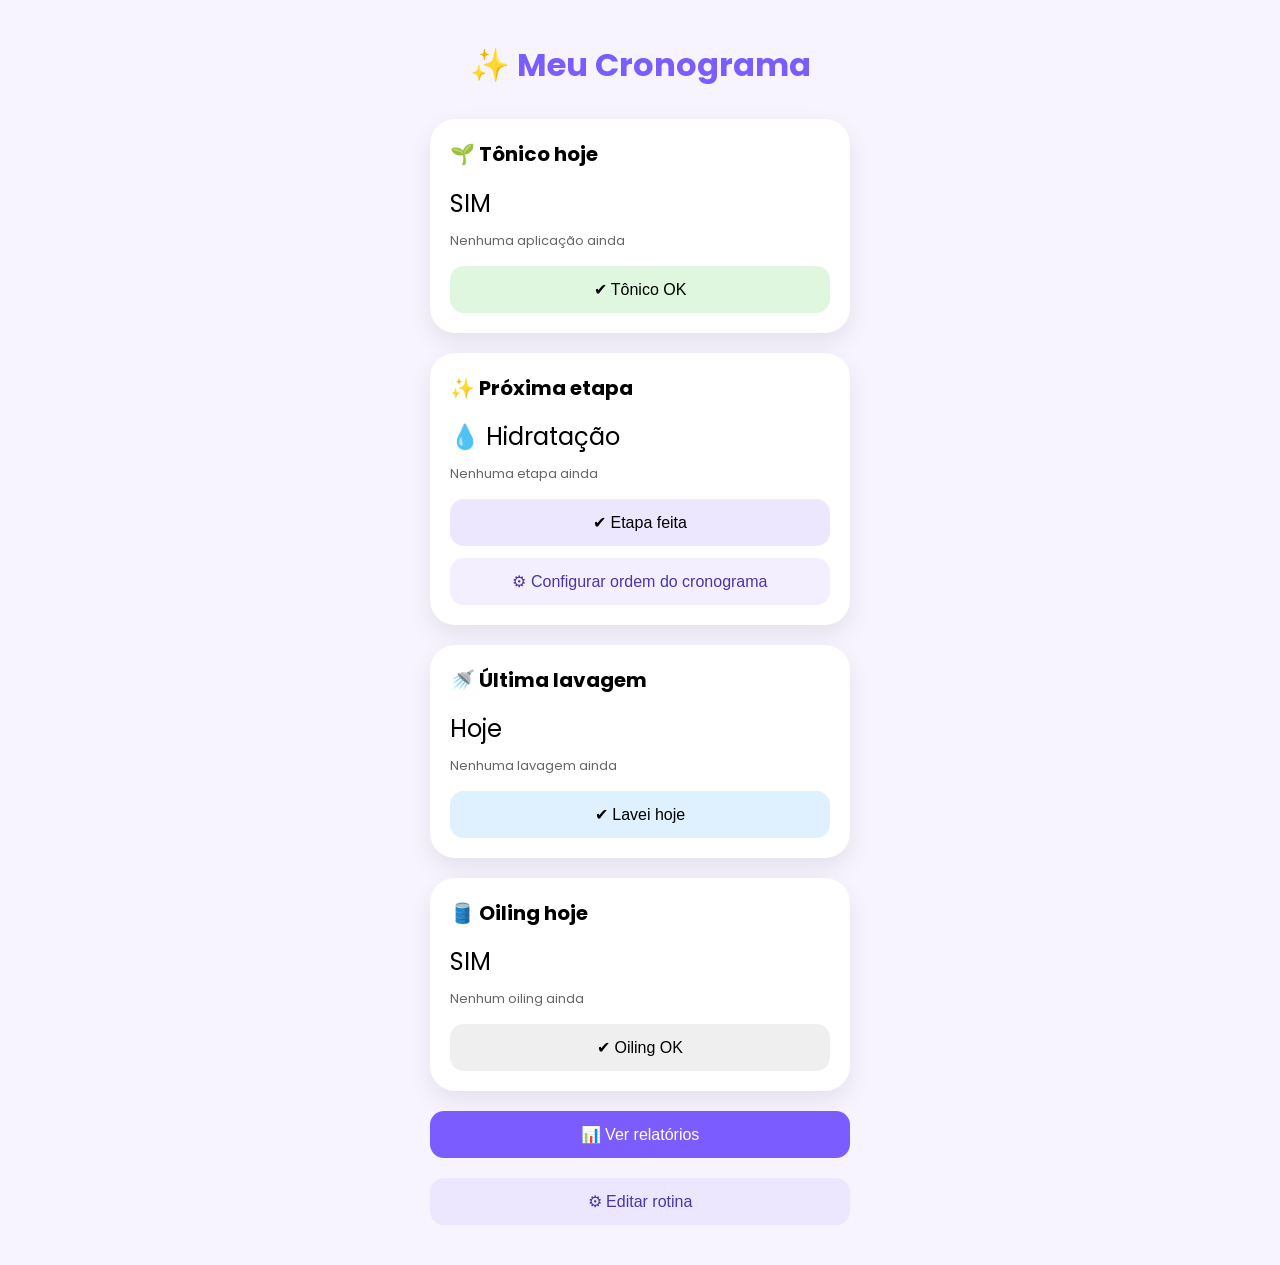
==== index.html @ ae4cb717 "Update index.html" ====
<!DOCTYPE html>
<html lang="pt-BR">

<head>

  <meta charset="UTF-8">

  <meta name="viewport" content="width=device-width, initial-scale=1.0">

  <title>Meu Cronograma</title>

  <link rel="manifest" href="manifest.json">

  <link
    rel="preconnect"
    href="https://fonts.googleapis.com"
  >

  <link
    rel="preconnect"
    href="https://fonts.gstatic.com"
    crossorigin
  >

  <link
    href="https://fonts.googleapis.com/css2?family=Poppins:wght@400;500;600&display=swap"
    rel="stylesheet"
  >

  <link rel="stylesheet" href="style.css">

</head>

<body>

  <div class="container">

    <h1>✨ Meu Cronograma</h1>


    <!-- TÔNICO -->

    <div class="card" id="tonic-card">

      <h2>🌱 Tônico hoje</h2>

      <p id="tonic-status">
        SIM
      </p>

      <small id="last-tonic">
        Nenhuma aplicação ainda
      </small>

      <button id="tonic-btn" type="button">
        ✔ Tônico OK
      </button>

    </div>


    <!-- PRÓXIMA ETAPA -->

    <div class="card" id="schedule-card">

      <h2>✨ Próxima etapa</h2>

      <p id="next-step">
        💧 Hidratação
      </p>

      <small id="last-step">
        Nenhuma etapa ainda
      </small>

      <button id="step-btn" type="button">
        ✔ Etapa feita
      </button>

      <button id="toggle-schedule-config" type="button">
        ⚙ Configurar ordem do cronograma
      </button>

      <div id="schedule-config-panel" class="hidden">

        <p class="config-help">
          Clique nas etapas para montar a nova sequência.
        </p>

        <div class="sequence-buttons">

          <button class="seq-btn" data-step="H" type="button">
            <span>💧</span>
            <small>Hidratação</small>
          </button>

          <button class="seq-btn" data-step="N" type="button">
            <span>🥥</span>
            <small>Nutrição</small>
          </button>

          <button class="seq-btn" data-step="R" type="button">
            <span>🧬</span>
            <small>Reconstrução</small>
          </button>

        </div>

        <div id="sequence-preview">
          Nova sequência:
        </div>

        <div class="config-actions">

          <button id="undo-btn" type="button">
            ↩ Apagar último
          </button>

          <button id="save-sequence-btn" type="button">
            ✔ Salvar sequência
          </button>

        </div>

      </div>

    </div>


    <!-- LAVAGEM -->

    <div class="card" id="wash-card">

      <h2>🚿 Última lavagem</h2>

      <p id="last-wash">
        Hoje
      </p>

      <small id="wash-history-preview">
        Nenhuma lavagem ainda
      </small>

      <button id="wash-btn" type="button">
        ✔ Lavei hoje
      </button>

    </div>


    <!-- OILING -->

    <div class="card" id="oiling-card">

      <h2>🛢️ Oiling hoje</h2>

      <p id="oiling-status">
        SIM
      </p>

      <small id="last-oiling">
        Nenhum oiling ainda
      </small>

      <button id="oiling-btn" type="button">
        ✔ Oiling OK
      </button>

    </div>


    <!-- RELATÓRIOS -->

    <button id="reports-btn" type="button">
      📊 Ver relatórios
    </button>


    <!-- CONFIGURAÇÕES GERAIS -->

    <button id="settings-btn" type="button">
      ⚙ Editar rotina
    </button>

  </div>

  <script src="script.js"></script>

</body>

</html>
---- style.css ----
body {
  margin: 0;
  padding: 20px;

  background: #f7f4ff;

  font-family: "Poppins", sans-serif;
}

.container {
  max-width: 420px;

  margin: auto;
}

h1 {
  text-align: center;

  color: #7b5cff;

  margin-bottom: 30px;
}

.card {
  background: white;

  border-radius: 25px;

  padding: 20px;

  margin-bottom: 20px;

  box-shadow: 0 10px 25px rgba(0,0,0,0.08);
}

.card h2 {
  margin-top: 0;

  font-size: 20px;
}

.card p {
  font-size: 24px;

  margin: 15px 0;
}

button {
  border: none;

  padding: 14px;

  border-radius: 14px;

  cursor: pointer;

  width: 100%;

  font-size: 16px;
}

#tonic-btn {
  background: #dff7df;
}

#step-btn {
  background: #ece7ff;
}

#wash-btn {
  background: #dff0ff;
}

.sequence-buttons {
  display: flex;

  gap: 10px;

  margin: 20px 0;
}

.seq-btn {
  background: #eee;
}

#sequence-preview {
  background: #f5f5f5;

  border-radius: 12px;

  padding: 15px;

  min-height: 20px;

  margin-bottom: 15px;
}

.config-actions {
  display: flex;

  gap: 10px;

  flex-wrap: wrap;
}

#undo-btn {
  background: #eee;
}

#save-sequence-btn {
  background: #7b5cff;

  color: white;
}

#config-header {
  display: flex;

  justify-content: space-between;

  align-items: center;

  cursor: pointer;
}

#toggle-config {
  font-size: 20px;
}

#config-content {
  margin-top: 20px;
}

.hidden {
  display: none !important;
}

#reset-btn {
  background: #ffe2e2;

  margin-top: 10px;
}

#reports-btn {
  background: #7b5cff;

  color: white;

  margin-bottom: 20px;
}

small {
  display: block;

  margin-top: -5px;

  margin-bottom: 15px;

  color: #666;

  font-size: 13px;

  line-height: 1.5;
}


/* =========================
   HISTÓRICO
========================= */

.history-item {
  background: #f8f8f8;

  border-radius: 14px;

  padding: 12px;

  margin-bottom: 12px;
}

.history-item p {
  margin-top: 0;

  font-size: 15px;
}

.history-buttons {
  display: flex;

  gap: 10px;

  margin-top: 10px;
}

.history-buttons button {
  font-size: 14px;

  padding: 10px;
}


/* =========================
   MODAL
========================= */

#edit-modal {
  position: fixed;

  top: 0;
  left: 0;

  width: 100%;
  height: 100%;

  background: rgba(0,0,0,0.4);

  display: flex;

  align-items: center;
  justify-content: center;

  padding: 20px;

  box-sizing: border-box;

  z-index: 999;
}

.modal-content {
  background: white;

  width: 100%;
  max-width: 400px;

  border-radius: 24px;

  padding: 25px;

  box-shadow: 0 10px 30px rgba(0,0,0,0.15);
}

.modal-content h2 {
  margin-top: 0;

  margin-bottom: 20px;
}

.modal-content label {
  display: block;

  margin-bottom: 15px;

  font-size: 14px;
}

.modal-content input {
  width: 100%;

  margin-top: 5px;

  padding: 12px;

  border-radius: 12px;

  border: 1px solid #ddd;

  box-sizing: border-box;

  font-size: 16px;
  
  font-family: "Poppins", sans-serif;

  font-weight: 500;
  
}

.modal-buttons {
  display: flex;

  gap: 10px;

  margin-top: 20px;
}

#cancel-edit {
  background: #eee;
}

#save-edit {
  background: #7b5cff;

  color: white;
}

.intro-text {
  text-align: center;

  color: #666;

  margin-bottom: 25px;

  line-height: 1.5;
}

.option-card {
  cursor: pointer;

  transition: 0.2s;
}

.option-card p {
  font-size: 14px;

  color: #666;

  line-height: 1.5;
}

.option-card.selected {
  border: 2px solid #7b5cff;

  background: #faf8ff;
}

.care-toggle {
  background: #eee;

  margin-top: 10px;
}

.option-card.selected .care-toggle {
  background: #7b5cff;

  color: white;
}

.config-seq-btn {
  background: #eee;
}

#config-sequence-preview {
  background: #f5f5f5;

  border-radius: 12px;

  padding: 15px;

  margin-bottom: 15px;

  font-size: 14px;
}

#clear-config-sequence {
  background: #eee;

  margin-bottom: 15px;
}

#save-settings-btn {
  background: #7b5cff;

  color: white;

  margin-top: 10px;
}

.option-card select,
.option-card input,
.card select,
.card input {
  width: 100%;

  margin-top: 8px;
  margin-bottom: 16px;

  padding: 12px;

  border-radius: 12px;

  border: 1px solid #ddd;

  box-sizing: border-box;

  font-family: "Poppins", sans-serif;

  font-size: 15px;
}

.card label {
  display: block;

  margin-bottom: 10px;

  font-size: 14px;

  color: #555;
}

.config-seq-btn {
  display: flex;

  flex-direction: column;

  align-items: center;

  justify-content: center;

  gap: 4px;

  min-height: 76px;
}

.config-seq-btn span {
  font-size: 24px;
}

.config-seq-btn small {
  margin: 0;

  font-size: 11px;

  color: #555;
}

.sequence-pill {
  display: inline-flex;

  align-items: center;

  justify-content: center;

  width: 34px;
  height: 34px;

  background: #ece7ff;

  border-radius: 50%;

  margin-left: 6px;

  font-size: 18px;
}

.care-config {
  margin-top: 18px;

  padding-top: 18px;

  border-top: 1px solid #eee;
}

.care-config h3 {
  margin-top: 0;

  font-size: 16px;
}

#settings-btn {
  background: #ece7ff;

  color: #4b35a8;

  margin-bottom: 20px;
}

#toggle-schedule-config {
  background: #f3efff;

  color: #4b35a8;

  margin-top: 12px;
}

#schedule-config-panel {
  margin-top: 18px;

  padding-top: 18px;

  border-top: 1px solid #eee;
}

.config-help {
  font-size: 14px !important;

  color: #666;

  line-height: 1.5;
}

.seq-btn {
  display: flex;

  flex-direction: column;

  align-items: center;

  justify-content: center;

  gap: 4px;

  min-height: 76px;

  background: #eee;
}

.seq-btn span {
  font-size: 24px;
}

.seq-btn small {
  margin: 0;

  font-size: 11px;

  color: #555;
}
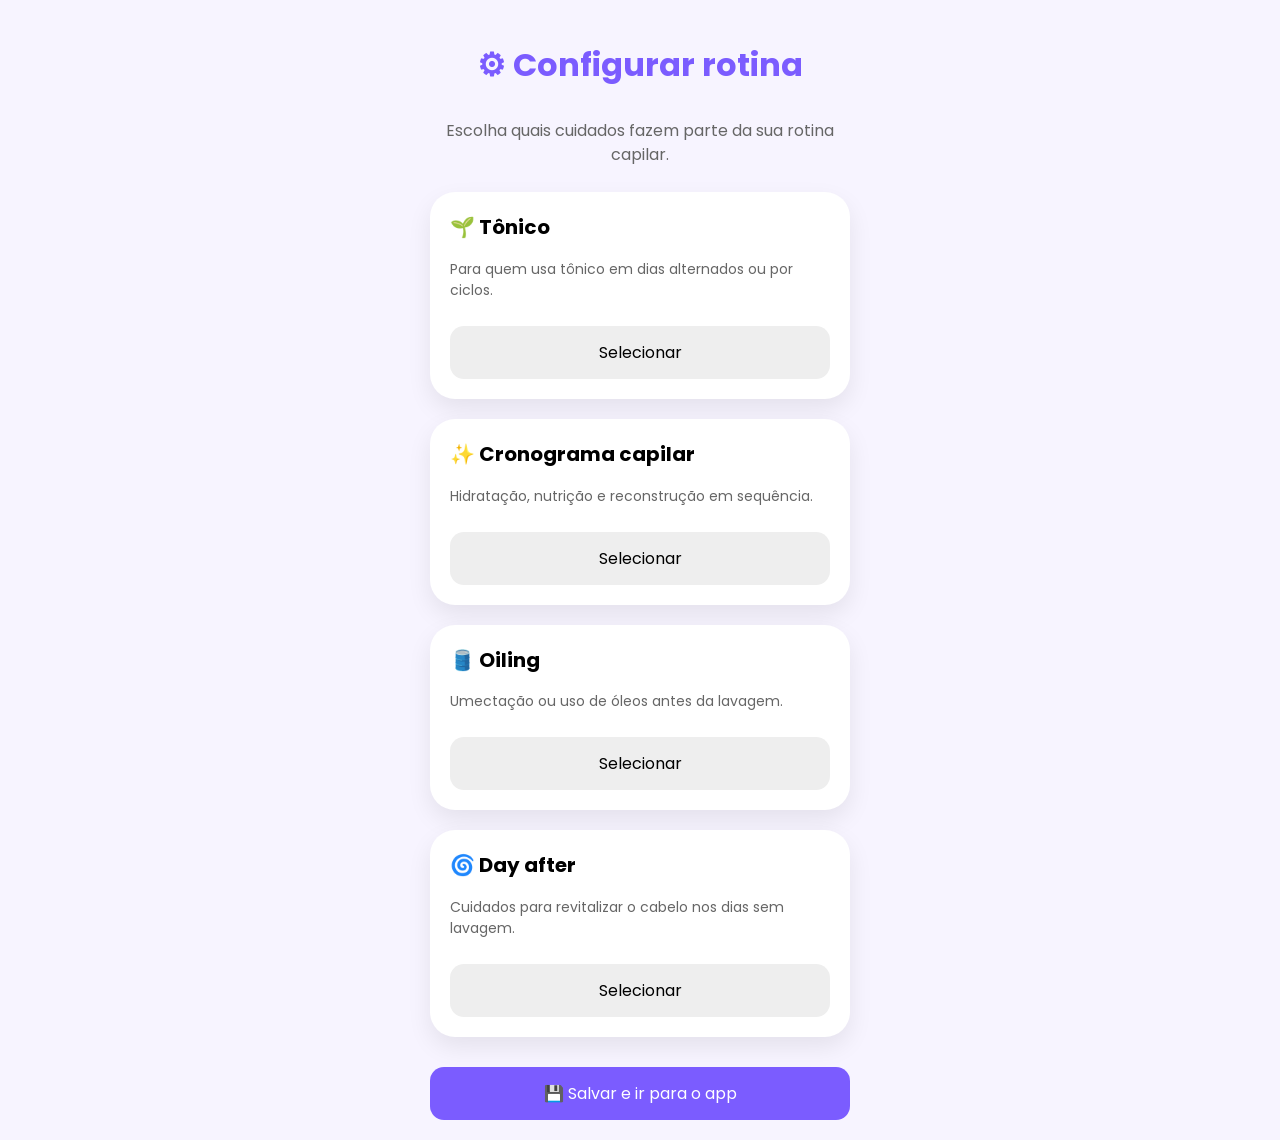
==== commit b959a7b0: "Update index.html" ====
--- a/index.html
+++ b/index.html
@@ -78,7 +78,7 @@
       </button>
 
       <button id="toggle-schedule-config" type="button">
-        ⚙ Configurar ordem do cronograma
+        ⚙ Configurar ordem
       </button>
 
       <div id="schedule-config-panel" class="hidden">
--- a/style.css
+++ b/style.css
@@ -1,63 +1,65 @@
 body {
   margin: 0;
   padding: 20px;
-
   background: #f7f4ff;
-
   font-family: "Poppins", sans-serif;
 }
 
 .container {
   max-width: 420px;
-
   margin: auto;
 }
 
 h1 {
   text-align: center;
-
   color: #7b5cff;
-
   margin-bottom: 30px;
 }
 
 .card {
   background: white;
-
   border-radius: 25px;
-
   padding: 20px;
-
   margin-bottom: 20px;
-
   box-shadow: 0 10px 25px rgba(0,0,0,0.08);
 }
 
 .card h2 {
   margin-top: 0;
-
   font-size: 20px;
 }
 
 .card p {
   font-size: 24px;
-
   margin: 15px 0;
 }
 
 button {
   border: none;
-
   padding: 14px;
-
   border-radius: 14px;
-
   cursor: pointer;
-
-  width: 100%;
-
+  width: 100%;
   font-size: 16px;
-}
+  font-family: "Poppins", sans-serif;
+}
+
+.hidden {
+  display: none !important;
+}
+
+small {
+  display: block;
+  margin-top: -5px;
+  margin-bottom: 15px;
+  color: #666;
+  font-size: 13px;
+  line-height: 1.5;
+}
+
+/* =========================
+   BOTÕES PRINCIPAIS
+========================= */
 
 #tonic-btn {
   background: #dff7df;
@@ -71,297 +73,166 @@
   background: #dff0ff;
 }
 
-.sequence-buttons {
-  display: flex;
-
-  gap: 10px;
-
-  margin: 20px 0;
-}
-
-.seq-btn {
-  background: #eee;
-}
-
-#sequence-preview {
-  background: #f5f5f5;
-
-  border-radius: 12px;
-
-  padding: 15px;
-
-  min-height: 20px;
-
-  margin-bottom: 15px;
-}
-
-.config-actions {
-  display: flex;
-
-  gap: 10px;
-
-  flex-wrap: wrap;
-}
-
-#undo-btn {
-  background: #eee;
-}
-
-#save-sequence-btn {
-  background: #7b5cff;
-
-  color: white;
-}
-
-#config-header {
-  display: flex;
-
-  justify-content: space-between;
-
-  align-items: center;
-
-  cursor: pointer;
-}
-
-#toggle-config {
-  font-size: 20px;
-}
-
-#config-content {
-  margin-top: 20px;
-}
-
-.hidden {
-  display: none !important;
-}
-
-#reset-btn {
-  background: #ffe2e2;
-
-  margin-top: 10px;
+#oiling-btn {
+  background: #fff0d9;
 }
 
 #reports-btn {
   background: #7b5cff;
-
   color: white;
-
   margin-bottom: 20px;
 }
 
-small {
-  display: block;
-
-  margin-top: -5px;
-
-  margin-bottom: 15px;
-
+#settings-btn {
+  background: #ece7ff;
+  color: #4b35a8;
+  margin-bottom: 20px;
+}
+
+/* =========================
+   CONFIGURAÇÃO DO CRONOGRAMA NO CARD
+========================= */
+
+#toggle-schedule-config {
+  background: #f3efff;
+  color: #4b35a8;
+  margin-top: 12px;
+}
+
+#schedule-config-panel {
+  margin-top: 18px;
+  padding-top: 18px;
+  border-top: 1px solid #eee;
+}
+
+.config-help {
+  font-size: 14px !important;
   color: #666;
-
-  font-size: 13px;
-
   line-height: 1.5;
 }
 
-
-/* =========================
-   HISTÓRICO
-========================= */
-
-.history-item {
-  background: #f8f8f8;
-
-  border-radius: 14px;
-
-  padding: 12px;
-
-  margin-bottom: 12px;
-}
-
-.history-item p {
-  margin-top: 0;
-
-  font-size: 15px;
-}
-
-.history-buttons {
-  display: flex;
-
+.sequence-buttons {
+  display: flex;
   gap: 10px;
-
-  margin-top: 10px;
-}
-
-.history-buttons button {
-  font-size: 14px;
-
-  padding: 10px;
-}
-
-
-/* =========================
-   MODAL
-========================= */
-
-#edit-modal {
-  position: fixed;
-
-  top: 0;
-  left: 0;
-
-  width: 100%;
-  height: 100%;
-
-  background: rgba(0,0,0,0.4);
-
-  display: flex;
-
+  margin: 20px 0;
+}
+
+.seq-btn,
+.config-seq-btn {
+  display: flex;
+  flex-direction: column;
   align-items: center;
   justify-content: center;
-
-  padding: 20px;
-
-  box-sizing: border-box;
-
-  z-index: 999;
-}
-
-.modal-content {
-  background: white;
-
-  width: 100%;
-  max-width: 400px;
-
-  border-radius: 24px;
-
-  padding: 25px;
-
-  box-shadow: 0 10px 30px rgba(0,0,0,0.15);
-}
-
-.modal-content h2 {
-  margin-top: 0;
-
-  margin-bottom: 20px;
-}
-
-.modal-content label {
-  display: block;
-
+  gap: 4px;
+  min-height: 76px;
+  background: #eee;
+}
+
+.seq-btn span,
+.config-seq-btn span {
+  font-size: 24px;
+}
+
+.seq-btn small,
+.config-seq-btn small {
+  margin: 0;
+  font-size: 11px;
+  color: #555;
+}
+
+#sequence-preview,
+#config-sequence-preview {
+  background: #f5f5f5;
+  border-radius: 12px;
+  padding: 15px;
+  min-height: 20px;
   margin-bottom: 15px;
-
-  font-size: 14px;
-}
-
-.modal-content input {
-  width: 100%;
-
-  margin-top: 5px;
-
-  padding: 12px;
-
-  border-radius: 12px;
-
-  border: 1px solid #ddd;
-
-  box-sizing: border-box;
-
-  font-size: 16px;
-  
-  font-family: "Poppins", sans-serif;
-
-  font-weight: 500;
-  
-}
-
-.modal-buttons {
-  display: flex;
-
+  font-size: 14px;
+}
+
+.config-actions {
+  display: flex;
   gap: 10px;
-
-  margin-top: 20px;
-}
-
-#cancel-edit {
+  flex-wrap: wrap;
+}
+
+#undo-btn,
+#clear-config-sequence {
   background: #eee;
 }
 
-#save-edit {
+#save-sequence-btn,
+#save-settings-btn {
   background: #7b5cff;
-
   color: white;
 }
+
+#clear-config-sequence {
+  margin-bottom: 15px;
+}
+
+#save-settings-btn {
+  margin-top: 10px;
+}
+
+.sequence-pill {
+  display: inline-flex;
+  align-items: center;
+  justify-content: center;
+  width: 34px;
+  height: 34px;
+  background: #ece7ff;
+  border-radius: 50%;
+  margin-left: 6px;
+  font-size: 18px;
+}
+
+/* =========================
+   PÁGINA DE CONFIGURAÇÕES
+========================= */
 
 .intro-text {
   text-align: center;
-
   color: #666;
-
   margin-bottom: 25px;
-
   line-height: 1.5;
 }
 
 .option-card {
   cursor: pointer;
-
   transition: 0.2s;
 }
 
 .option-card p {
   font-size: 14px;
-
   color: #666;
-
   line-height: 1.5;
 }
 
 .option-card.selected {
   border: 2px solid #7b5cff;
-
   background: #faf8ff;
 }
 
 .care-toggle {
   background: #eee;
-
   margin-top: 10px;
 }
 
 .option-card.selected .care-toggle {
   background: #7b5cff;
-
   color: white;
 }
 
-.config-seq-btn {
-  background: #eee;
-}
-
-#config-sequence-preview {
-  background: #f5f5f5;
-
-  border-radius: 12px;
-
-  padding: 15px;
-
-  margin-bottom: 15px;
-
-  font-size: 14px;
-}
-
-#clear-config-sequence {
-  background: #eee;
-
-  margin-bottom: 15px;
-}
-
-#save-settings-btn {
-  background: #7b5cff;
-
-  color: white;
-
-  margin-top: 10px;
+.care-config {
+  margin-top: 18px;
+  padding-top: 18px;
+  border-top: 1px solid #eee;
+}
+
+.care-config h3 {
+  margin-top: 0;
+  font-size: 16px;
 }
 
 .option-card select,
@@ -369,148 +240,117 @@
 .card select,
 .card input {
   width: 100%;
-
   margin-top: 8px;
   margin-bottom: 16px;
-
   padding: 12px;
-
   border-radius: 12px;
-
   border: 1px solid #ddd;
-
   box-sizing: border-box;
-
   font-family: "Poppins", sans-serif;
-
   font-size: 15px;
 }
 
 .card label {
   display: block;
-
   margin-bottom: 10px;
-
-  font-size: 14px;
-
+  font-size: 14px;
   color: #555;
 }
 
-.config-seq-btn {
-  display: flex;
-
-  flex-direction: column;
-
+/* =========================
+   HISTÓRICO
+========================= */
+
+.history-item {
+  background: #f8f8f8;
+  border-radius: 14px;
+  padding: 12px;
+  margin-bottom: 12px;
+}
+
+.history-item p {
+  margin-top: 0;
+  font-size: 15px;
+}
+
+.history-buttons {
+  display: flex;
+  gap: 10px;
+  margin-top: 10px;
+}
+
+.history-buttons button {
+  font-size: 14px;
+  padding: 10px;
+}
+
+/* =========================
+   MODAL
+========================= */
+
+#edit-modal {
+  position: fixed;
+  top: 0;
+  left: 0;
+  width: 100%;
+  height: 100%;
+  background: rgba(0,0,0,0.4);
+  display: flex;
   align-items: center;
-
   justify-content: center;
-
-  gap: 4px;
-
-  min-height: 76px;
-}
-
-.config-seq-btn span {
-  font-size: 24px;
-}
-
-.config-seq-btn small {
-  margin: 0;
-
-  font-size: 11px;
-
-  color: #555;
-}
-
-.sequence-pill {
-  display: inline-flex;
-
-  align-items: center;
-
-  justify-content: center;
-
-  width: 34px;
-  height: 34px;
-
-  background: #ece7ff;
-
-  border-radius: 50%;
-
-  margin-left: 6px;
-
-  font-size: 18px;
-}
-
-.care-config {
-  margin-top: 18px;
-
-  padding-top: 18px;
-
-  border-top: 1px solid #eee;
-}
-
-.care-config h3 {
+  padding: 20px;
+  box-sizing: border-box;
+  z-index: 999;
+}
+
+.modal-content {
+  background: white;
+  width: 100%;
+  max-width: 400px;
+  border-radius: 24px;
+  padding: 25px;
+  box-shadow: 0 10px 30px rgba(0,0,0,0.15);
+}
+
+.modal-content h2 {
   margin-top: 0;
-
+  margin-bottom: 20px;
+}
+
+.modal-content label {
+  display: block;
+  margin-bottom: 15px;
+  font-size: 14px;
+}
+
+.modal-content input {
+  width: 100%;
+  margin-top: 5px;
+  padding: 12px;
+  border-radius: 12px;
+  border: 1px solid #ddd;
+  box-sizing: border-box;
   font-size: 16px;
-}
-
-#settings-btn {
-  background: #ece7ff;
-
-  color: #4b35a8;
-
-  margin-bottom: 20px;
-}
-
-#toggle-schedule-config {
-  background: #f3efff;
-
-  color: #4b35a8;
-
-  margin-top: 12px;
-}
-
-#schedule-config-panel {
-  margin-top: 18px;
-
-  padding-top: 18px;
-
-  border-top: 1px solid #eee;
-}
-
-.config-help {
-  font-size: 14px !important;
-
-  color: #666;
-
-  line-height: 1.5;
-}
-
-.seq-btn {
-  display: flex;
-
-  flex-direction: column;
-
-  align-items: center;
-
-  justify-content: center;
-
-  gap: 4px;
-
-  min-height: 76px;
-
+  font-family: "Poppins", sans-serif;
+  font-weight: 500;
+}
+
+.modal-buttons {
+  display: flex;
+  gap: 10px;
+  margin-top: 20px;
+}
+
+#cancel-edit {
   background: #eee;
 }
 
-.seq-btn span {
-  font-size: 24px;
-}
-
-.seq-btn small {
-  margin: 0;
-
-  font-size: 11px;
-
-  color: #555;
-}
+#save-edit {
+  background: #7b5cff;
+  color: white;
+}
+button:disabled {
+  opacity: 0.6;
+
+  cursor: not-allowed;
+}
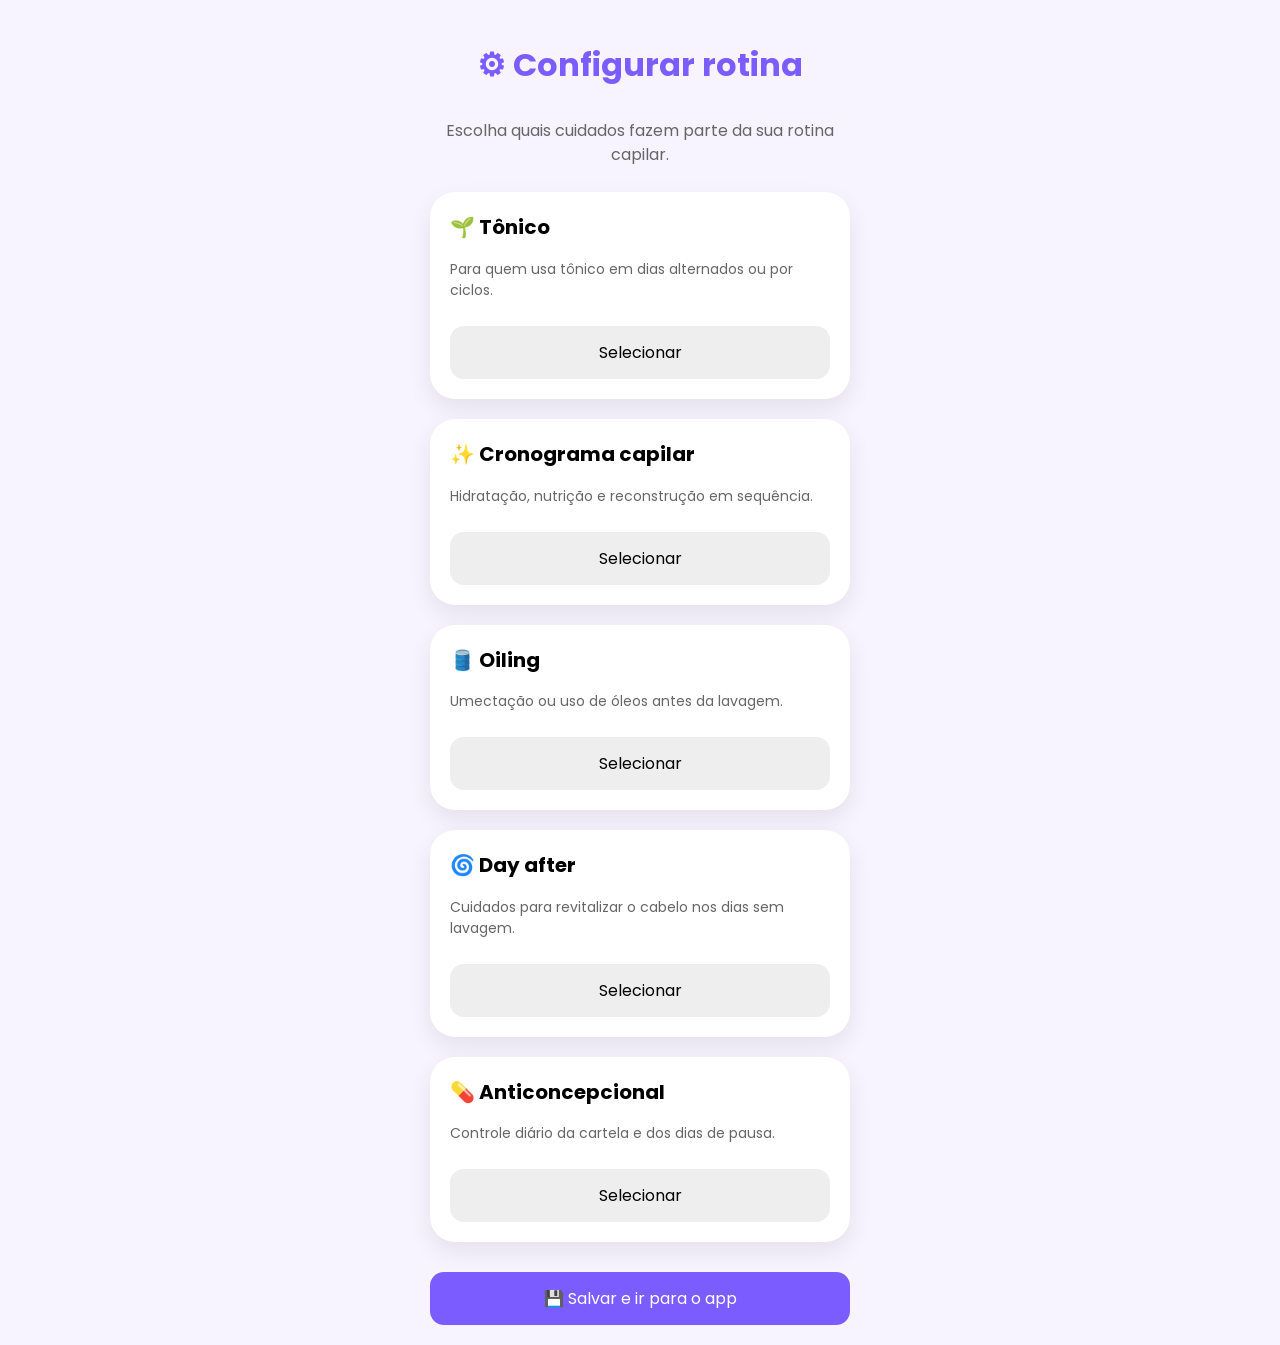
==== commit a220f053: "Update index.html" ====
--- a/index.html
+++ b/index.html
@@ -38,14 +38,115 @@
     <h1>✨ Meu Cronograma</h1>
 
 
+    <!-- LAVAGEM -->
+
+    <div class="card" id="wash-card">
+
+      <h2>🚿 Última lavagem</h2>
+
+      <p id="last-wash">
+        Hoje
+      </p>
+
+      <small id="wash-history-preview">
+        Nenhuma lavagem ainda
+      </small>
+
+      <button id="wash-btn" type="button">
+        ✔ Lavei hoje
+      </button>
+
+    </div>
+
+
+    <!-- PRÓXIMA ETAPA -->
+
+    <div class="card" id="schedule-card">
+
+      <div class="card-title-row">
+
+        <h2>✨ Próxima etapa</h2>
+
+        <button id="toggle-schedule-config" class="icon-btn" type="button">
+          ⚙
+        </button>
+
+      </div>
+
+      <p id="next-step">
+        💧 Hidratação
+      </p>
+
+      <small id="last-step">
+        Nenhuma etapa ainda
+      </small>
+
+      <button id="step-btn" type="button">
+        ✔ Etapa feita
+      </button>
+
+      <div id="schedule-config-panel" class="hidden">
+
+        <p class="config-help">
+          Clique nas etapas para montar a nova sequência.
+        </p>
+
+        <div class="sequence-buttons">
+
+          <button class="seq-btn" data-step="H" type="button">
+            <span>💧</span>
+            <small>Hidratação</small>
+          </button>
+
+          <button class="seq-btn" data-step="N" type="button">
+            <span>🥥</span>
+            <small>Nutrição</small>
+          </button>
+
+          <button class="seq-btn" data-step="R" type="button">
+            <span>🧬</span>
+            <small>Reconstrução</small>
+          </button>
+
+        </div>
+
+        <div id="sequence-preview">
+          Nova sequência:
+        </div>
+
+        <div class="config-actions">
+
+          <button id="undo-btn" type="button">
+            ↩ Apagar último
+          </button>
+
+          <button id="save-sequence-btn" type="button">
+            ✔ Salvar sequência
+          </button>
+
+        </div>
+
+      </div>
+
+    </div>
+
+
     <!-- TÔNICO -->
 
     <div class="card" id="tonic-card">
 
-      <h2>🌱 Tônico hoje</h2>
+      <div class="card-title-row">
+
+        <h2>🌱 Tônico hoje</h2>
+
+        <button id="toggle-tonic-config" class="icon-btn" type="button">
+          ⚙
+        </button>
+
+      </div>
 
       <p id="tonic-status">
-        SIM
+        Sim ✅
       </p>
 
       <small id="last-tonic">
@@ -56,106 +157,67 @@
         ✔ Tônico OK
       </button>
 
+      <div id="tonic-config-panel" class="hidden quick-config-panel">
+
+        <label>
+          Frequência de uso
+
+          <select id="quick-tonic-frequency">
+            <option value="24">A cada 24 horas</option>
+            <option value="48">A cada 48 horas</option>
+            <option value="72">A cada 72 horas</option>
+            <option value="168">1 vez por semana</option>
+          </select>
+
+        </label>
+
+        <label>
+          Usar por quantos meses?
+
+          <input
+            type="number"
+            id="quick-tonic-use-months"
+            min="1"
+          >
+
+        </label>
+
+        <label>
+          Pausar por quantos meses?
+
+          <input
+            type="number"
+            id="quick-tonic-pause-months"
+            min="0"
+          >
+
+        </label>
+
+        <button id="save-tonic-config" type="button">
+          ✔ Salvar tônico
+        </button>
+
+      </div>
+
     </div>
 
 
-    <!-- PRÓXIMA ETAPA -->
-
-    <div class="card" id="schedule-card">
-
-      <h2>✨ Próxima etapa</h2>
-
-      <p id="next-step">
-        💧 Hidratação
-      </p>
-
-      <small id="last-step">
-        Nenhuma etapa ainda
-      </small>
-
-      <button id="step-btn" type="button">
-        ✔ Etapa feita
-      </button>
-
-      <button id="toggle-schedule-config" type="button">
-        ⚙ Configurar ordem
-      </button>
-
-      <div id="schedule-config-panel" class="hidden">
-
-        <p class="config-help">
-          Clique nas etapas para montar a nova sequência.
-        </p>
-
-        <div class="sequence-buttons">
-
-          <button class="seq-btn" data-step="H" type="button">
-            <span>💧</span>
-            <small>Hidratação</small>
-          </button>
-
-          <button class="seq-btn" data-step="N" type="button">
-            <span>🥥</span>
-            <small>Nutrição</small>
-          </button>
-
-          <button class="seq-btn" data-step="R" type="button">
-            <span>🧬</span>
-            <small>Reconstrução</small>
-          </button>
-
-        </div>
-
-        <div id="sequence-preview">
-          Nova sequência:
-        </div>
-
-        <div class="config-actions">
-
-          <button id="undo-btn" type="button">
-            ↩ Apagar último
-          </button>
-
-          <button id="save-sequence-btn" type="button">
-            ✔ Salvar sequência
-          </button>
-
-        </div>
-
-      </div>
-
-    </div>
-
-
-    <!-- LAVAGEM -->
-
-    <div class="card" id="wash-card">
-
-      <h2>🚿 Última lavagem</h2>
-
-      <p id="last-wash">
-        Hoje
-      </p>
-
-      <small id="wash-history-preview">
-        Nenhuma lavagem ainda
-      </small>
-
-      <button id="wash-btn" type="button">
-        ✔ Lavei hoje
-      </button>
-
-    </div>
-
-
     <!-- OILING -->
 
     <div class="card" id="oiling-card">
 
-      <h2>🛢️ Oiling hoje</h2>
+      <div class="card-title-row">
+
+        <h2>🛢️ Oiling hoje</h2>
+
+        <button id="toggle-oiling-config" class="icon-btn" type="button">
+          ⚙
+        </button>
+
+      </div>
 
       <p id="oiling-status">
-        SIM
+      Sim ✅
       </p>
 
       <small id="last-oiling">
@@ -166,8 +228,66 @@
         ✔ Oiling OK
       </button>
 
+      <div id="oiling-config-panel" class="hidden quick-config-panel">
+
+        <label>
+          Frequência de uso
+
+          <select id="quick-oiling-frequency">
+            <option value="7">1 vez por semana</option>
+            <option value="15">A cada 15 dias</option>
+            <option value="30">1 vez por mês</option>
+          </select>
+
+        </label>
+
+        <label>
+          Fazer por quantos meses?
+
+          <input
+            type="number"
+            id="quick-oiling-use-months"
+            min="1"
+          >
+
+        </label>
+
+        <label>
+          Pausar por quantos meses?
+
+          <input
+            type="number"
+            id="quick-oiling-pause-months"
+            min="0"
+          >
+
+        </label>
+
+        <button id="save-oiling-config" type="button">
+          ✔ Salvar oiling
+        </button>
+
+      </div>
+
     </div>
-
+<!-- ANTICONCEPCIONAL -->
+
+<div class="card" id="birth-control-card">
+
+  <h2>💊 Anticoncepcional</h2>
+
+  <p id="birth-control-status">
+    Dia 1
+  </p>
+
+  <small id="birth-control-warning">
+  </small>
+
+  <button id="birth-control-btn" type="button">
+    ✔ Tomei hoje
+  </button>
+
+</div>
 
     <!-- RELATÓRIOS -->
 
--- a/style.css
+++ b/style.css
@@ -93,10 +93,45 @@
    CONFIGURAÇÃO DO CRONOGRAMA NO CARD
 ========================= */
 
+.card-title-row {
+  display: flex;
+
+  align-items: center;
+
+  justify-content: space-between;
+
+  gap: 10px;
+}
+
+.card-title-row h2 {
+  margin: 0;
+
+  font-size: 20px;
+}
+
+.icon-btn {
+  width: 42px;
+  height: 42px;
+
+  padding: 0;
+
+  display: flex;
+
+  align-items: center;
+
+  justify-content: center;
+
+  border-radius: 14px;
+
+  background: #f3efff;
+
+  color: #4b35a8;
+
+  font-size: 18px;
+}
+
 #toggle-schedule-config {
-  background: #f3efff;
-  color: #4b35a8;
-  margin-top: 12px;
+  margin-top: 0;
 }
 
 #schedule-config-panel {
@@ -354,3 +389,20 @@
 
   cursor: not-allowed;
 }
+
+.quick-config-panel {
+  margin-top: 18px;
+
+  padding-top: 18px;
+
+  border-top: 1px solid #eee;
+}
+
+#save-tonic-config,
+#save-oiling-config {
+  background: #7b5cff;
+
+  color: white;
+
+  margin-top: 5px;
+}
